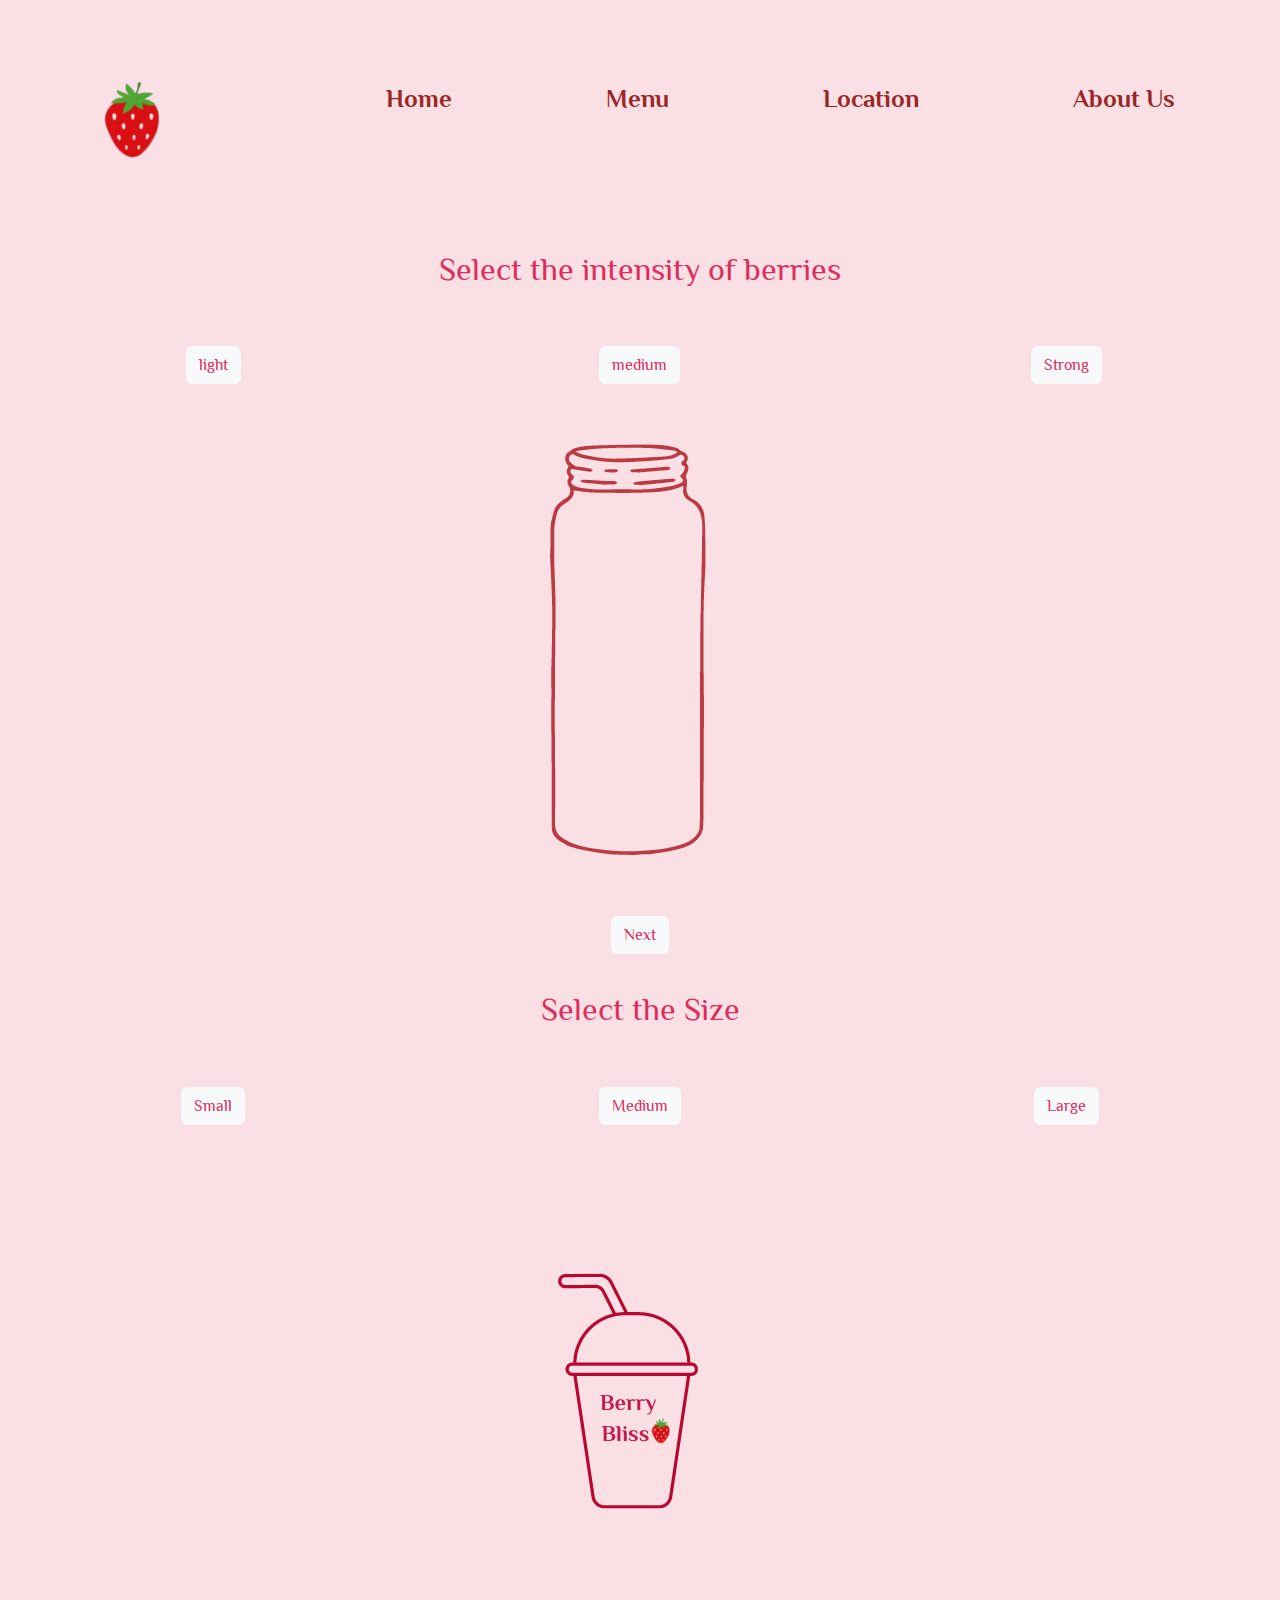
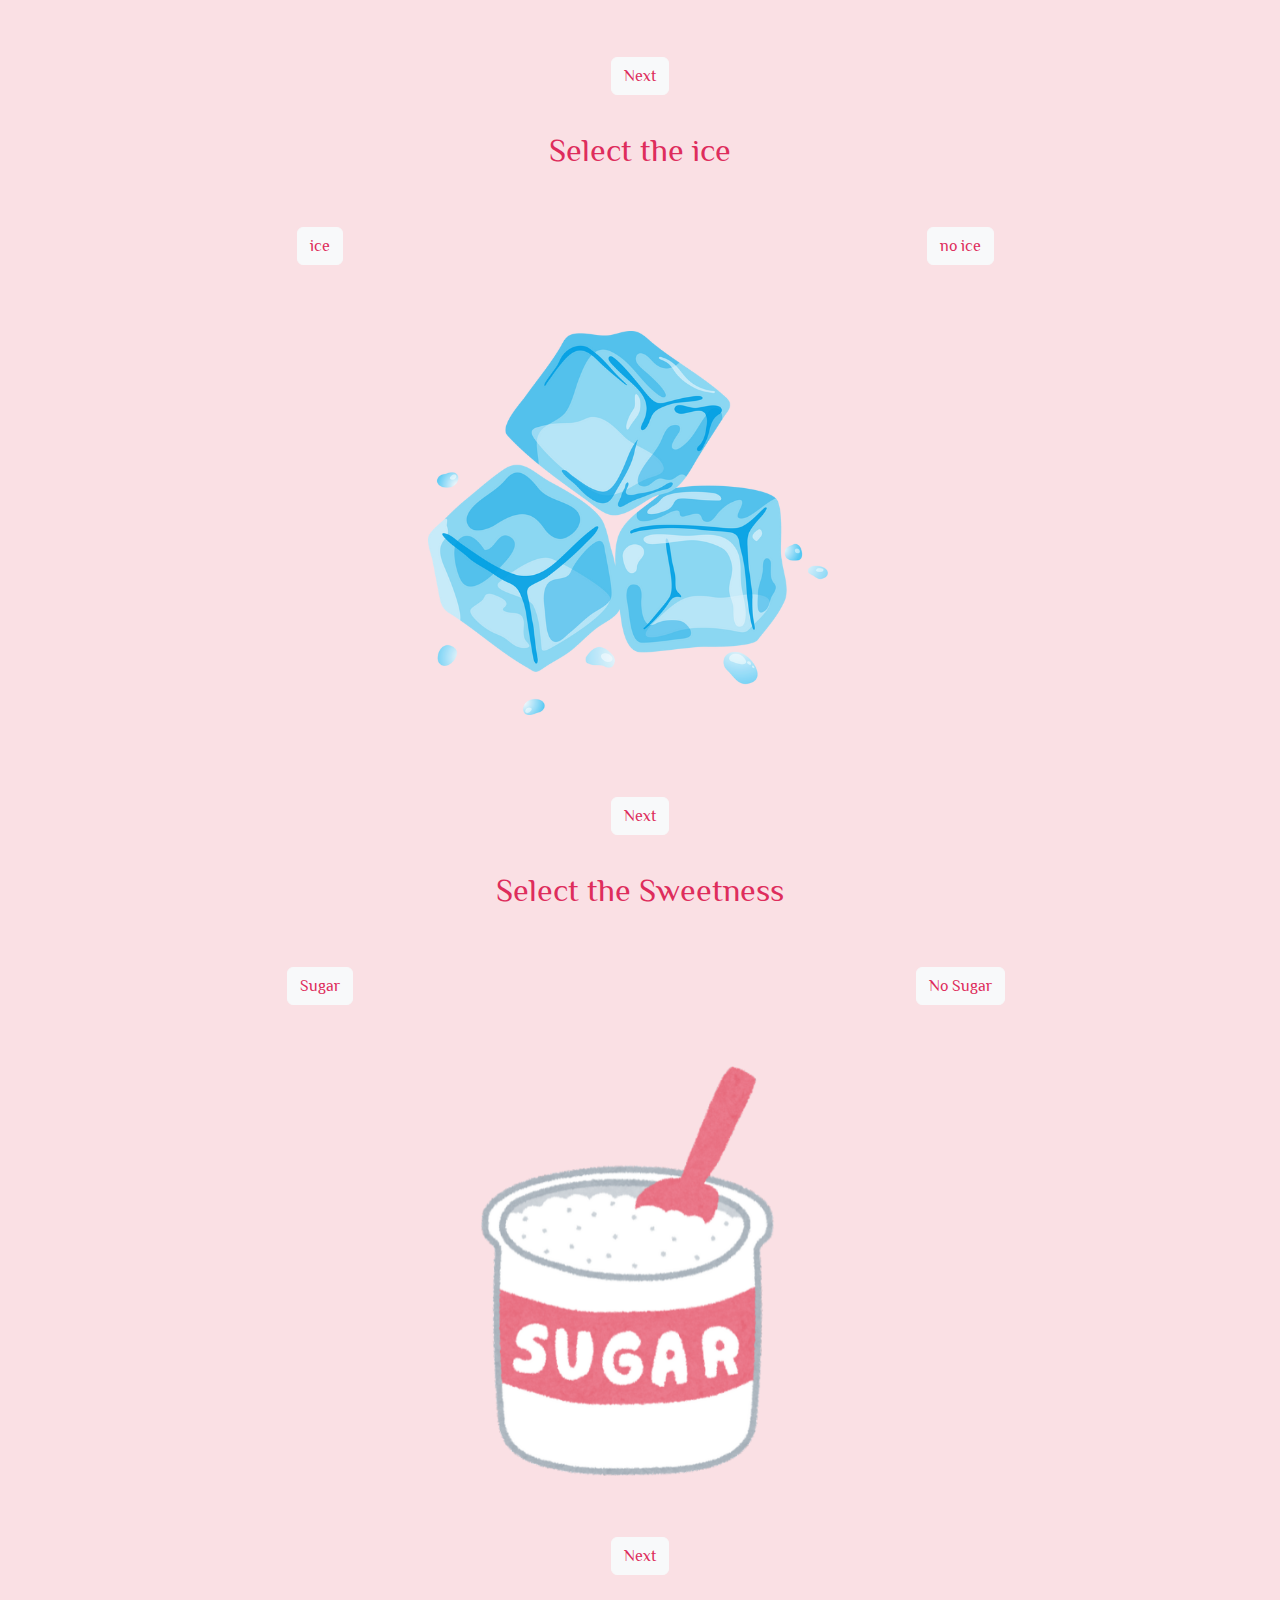
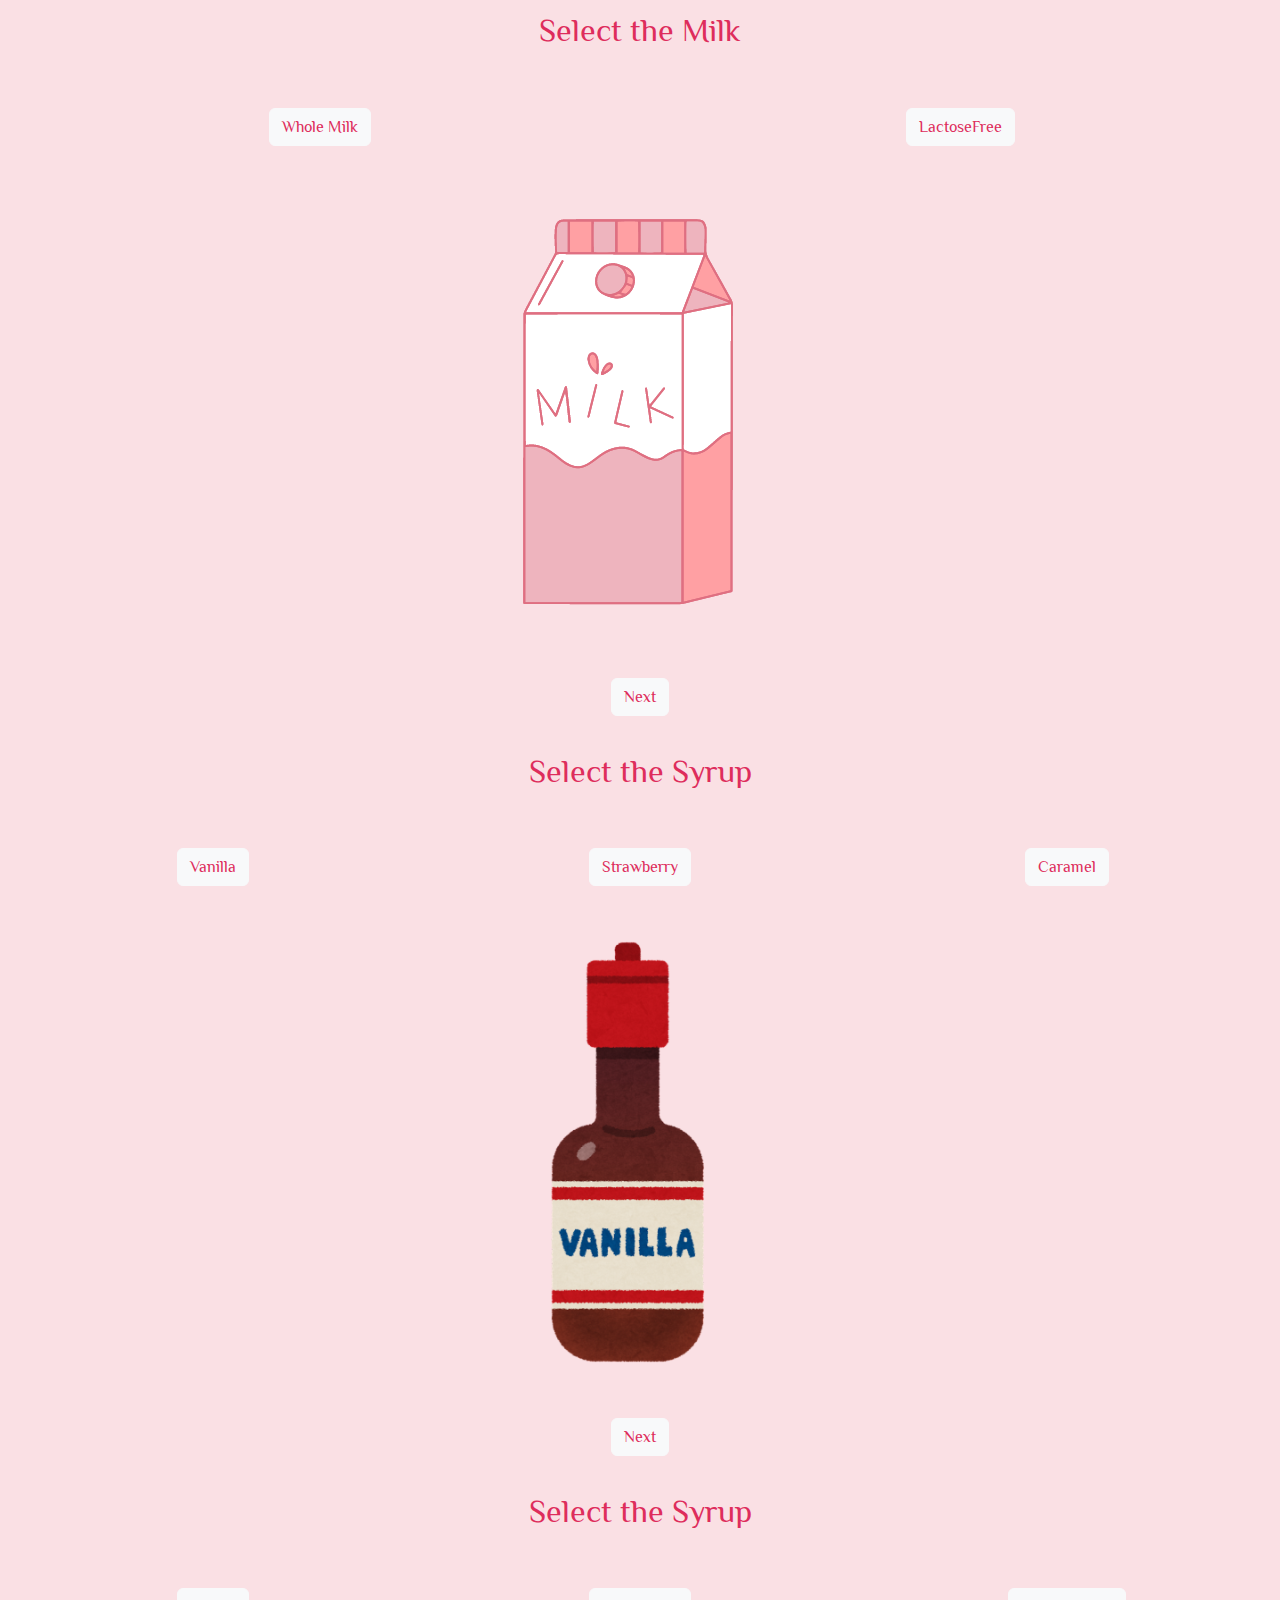
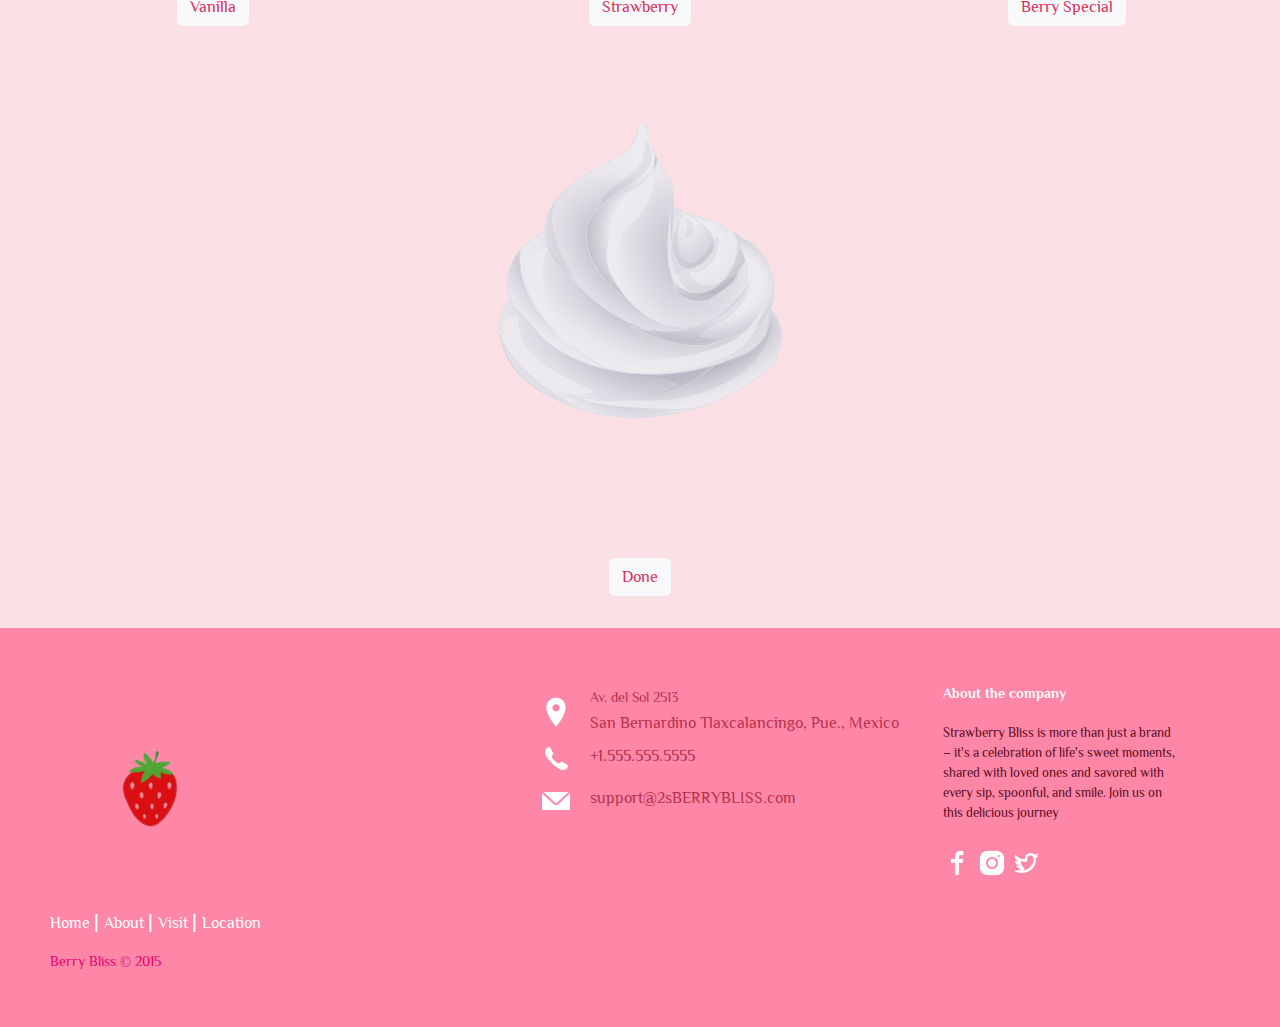
==== customize.html @ 5919a372 "second commit" ====
<!DOCTYPE html>
<html lang="en">
<head>
    <meta charset="UTF-8">
    <meta name="viewport" content="width=device-width, initial-scale=1.0">
    <title>Customize</title>
    <link rel="icon" href="./logo.png">
    <link rel="stylesheet" href="./assets/css/./bootstrap.min.css">
    <script src="assets/js/bootstrap.min.js"></script>
    <script src="./customize.js"></script>
    <link rel="preconnect" href="https://fonts.googleapis.com">
    <link rel="preconnect" href="https://fonts.gstatic.com" crossorigin>
    <link href="https://fonts.googleapis.com/css2?family=Philosopher:ital,wght@0,400;0,700;1,400;1,700&display=swap" rel="stylesheet">
    <script src="https://cdn.jsdelivr.net/npm/jquery@3.7.1/dist/jquery.slim.min.js"></script>
    <script src="https://cdn.jsdelivr.net/npm/popper.js@1.16.1/dist/umd/popper.min.js"></script>
    <script src="https://cdn.jsdelivr.net/npm/bootstrap@4.6.2/dist/js/bootstrap.bundle.min.js"></script>
    <style>*{
        margin: 0%;
        padding: 0%;
    }
           body{  
            font-family: "Philosopher", sans-serif;
               overflow-x: hidden; margin: 0%; 
                background-color: #FAE0E4;
                }
        ::-webkit-scrollbar{
    width: 10px;
}
::-webkit-scrollbar-track{
    background-color: #ffffff;
    border-radius: 10px;
}
::-webkit-scrollbar-thumb{
    background-color:#FF758F;
}
nav ul li {
    overflow: hidden;
    padding-top: 80px; font-weight: bold;
   font-size: 25px;
    display: inline-block;
    list-style: none;
    text-decoration: none;
    
    
}
nav ul li :hover{
    color:  #ff7298;
    overflow: hidden;
}
li a{ overflow: hidden; padding-left: 150px;
    text-decoration: none;color: #9b2626;
    margin-top: 50px;
}


   .c{
    padding-top: 20px;
    padding-bottom: 50px;
    color:#de2d5c;

   }
   .b1{
    color: #de2d5c;
   }
   .b1:hover{
    color: #FAE0E4;
    background-color: #de2d5c;
   }
   .responsive{
    max-width: 100%;
    max-height: 100%;
   }
   .c1{
   margin-left: 50px;
   }
   section {
    width: 100%;
    display: inline-block;
    background:#fdbdc4;
    height: 50vh;
    text-align: center;
    font-size: 22px;
    font-weight: 700;
    text-decoration: underline;
  }
  
  .footer-distributed{
    background: #ff7298ce;
    width: 100%;
    text-align: left;
    font: bold 16px;
    padding: 55px 50px;
  }
  
  .footer-distributed .footer-left,
  .footer-distributed .footer-center,
  .footer-distributed .footer-right{
    display: inline-block;
    vertical-align: top;
  }
  
  /* Footer left */
  
  .footer-distributed .footer-left{
    width: 40%;
  }
  
  /* The company logo */
  
  .footer-distributed h3{
    color:  #ffffff;
   
    margin: 0;
  }
  
  .footer-distributed h3 span{
    color:  #e60073;
  }
  
  /* Footer links */
  
  .footer-distributed .footer-links{
    color:  #ffffff;
    margin: 20px 0 12px;
    padding: 0;
  }
  
  .footer-distributed .footer-links a{
    display:inline-block;
    line-height: 1.8;
    font-weight:400;
    text-decoration: none;
    color:  inherit;
  }
  
  .footer-distributed .footer-company-name{
    color:  #e60073;
    font-size: 14px;
    font-weight: normal;
    margin: 0;
  }
  
  /* Footer Center */
  
  .footer-distributed .footer-center{
    width: 35%;
  }
  
  .footer-distributed .footer-center i{
  
    color: #da3158;
    font-size: 25px;
    width: 38px;
    height: 38px;
    border-radius: 50%;
    text-align: center;
    line-height: 42px;
    margin: 10px 15px;
    vertical-align: middle;
  }
  
  .footer-distributed .footer-center i.fa-envelope{
    font-size: 17px;
    line-height: 38px;
  }
  
  .footer-distributed .footer-center p{
    display: inline-block;
    color: #b7314c;
    font-weight:400;
    vertical-align: middle;
    margin:0;
  }
  
  .footer-distributed .footer-center p span{
    display:block;
    font-weight: normal;
    font-size:14px;
    line-height:2;
  }
  
  .footer-distributed .footer-center p a{
    color: #a83e4f;
    text-decoration: none;;
  }
  
  .footer-distributed .footer-links a:before {
    content: "|";
    font-weight:300;
    font-size: 20px;
    left: 0;
    color: #fff;
    display: inline-block;
    padding-right: 5px;
  }
  
  .footer-distributed .footer-links .link-1:before {
    content: none;
  }
  
  /* Footer Right */
  
  .footer-distributed .footer-right{
    width: 20%;
  }
  
  .footer-distributed .footer-company-about{
    line-height: 20px;
    color:  #590D22;
    font-size: 13px;
    font-weight: normal;
    margin: 0;
  }
  
  .footer-distributed .footer-company-about span{
    display: block;
    color:  #ffffff;
    font-size: 14px;
    font-weight: bold;
    margin-bottom: 20px;
  }
  
  .footer-distributed .footer-icons{
    margin-top: 25px;
  }
  
  .footer-distributed .footer-icons a{
    display: inline-block;
    width: 35px;
    height: 35px;
    cursor: pointer;
    background-color:  #fdbdc4;
    border-radius: 2px;
  
    font-size: 20px;
    color: #ffffff;
    text-align: center;
    line-height: 35px;
  
    margin-right: 3px;
    margin-bottom: 5px;
  }
  
  /* If you don't want the footer to be responsive, remove these media queries */
  
  @media (max-width: 880px) {
  
    .footer-distributed{
      font: bold 14px sans-serif;
    }
  
    .footer-distributed .footer-left,
    .footer-distributed .footer-center,
    .footer-distributed .footer-right{
      display: block;
      width: 100%;
      margin-bottom: 40px;
      text-align: center;
    }
  
    .footer-distributed .footer-center i{
      margin-left: 0;
    }
  
  }
    </style>
</head>
<body>
  <nav>
    <ul><img src="./logo.png" width="200px" >
        <li ><a href="./index.html" >Home</a></li>
        <li><a href="./menu.html" >Menu</a></li>
        <li><a href="./location.html">Location</a></li>
        <li><a href="./index.html #about">About Us</a></li>

    </ul>
</nav>

    <div class="container-fluid">
        <div class="row"><h2 class="text-center c">Select the intensity of berries</h2>
            <div class="col-md-4"><p class="text-center"><button onclick="changeimage1()" class="btn btn-light b1"> light </button></p></div>
            <div class="col-md-4"><p class="text-center"> <button onclick="changeimage2()"class="btn btn-light b1"> medium</button></p></div>
            <div class="col-md-4"><p class="text-center"><button onclick="changeimage3()" class="btn btn-light b1"> Strong</button></p></div>
            <div class="row"> <p class="text-center">
                <img src="./empty.png"   class="responsive" id="image"  ></p>
            </div>
                <p class="text-center">
                    <a href="#section1"><button class="btn btn-light b1">Next</button></a></p></div>
        </div>
    </div>
    <div class="container-fluid" id="section1">
        <div class="row"><h2 class="text-center c">Select the Size</h2>
            <div class="col-md-4">  <p class="text-center"><button onclick="changesize1()" class="btn btn-light b1"> Small </button></p></div>
            <div class="col-md-4">               <p class="text-center"> <button onclick="changesize2()"class="btn btn-light b1"> Medium</button></p></div>
            <div class="col-md-4"><p class="text-center"><button onclick="changesize3()" class="btn btn-light b1">Large</button></p></div>
            <div class="row"> <p class="text-center">
                <img src="./small.png" class="responsive" id="image1" ></p>
            </div>
            <p class="text-center">
                <a href="#section3"><button class="btn btn-light b1">Next</button></a></p>    </div>
        </div>
    </div>
    <div class="container-fluid" id="section3">
        <div class="row"><h2 class="text-center c">Select the ice</h2>
            <div class="col-md-6">   <p class="text-center"><button onclick="changeice1()" class="btn btn-light b1"> ice</button></p></div>
            <div class="col-md-6"><p class="text-center"><button onclick="changeice2()" class="btn btn-light b1">no ice</button></p></div>
           
            <div class="row"><p class="text-center">
                <img src="./ice.png" class="responsive" id="image2" ></p>
            </div>
            <p class="text-center">
                    <a href="#section4"><button class="btn btn-light b1">Next</button></a></p></div>
        </div>
    </div>
    <div class="container-fluid" id="section4">
        <div class="row"><h2 class="text-center c">Select the Sweetness</h2>
            <div class="col-md-6">   <p class="text-center"><button onclick="changesugar()" class="btn btn-light b1"> Sugar</button></p></div>
            <div class="col-md-6"><p class="text-center"><button onclick="changesugar1()" class="btn btn-light b1">No Sugar</button></p></div>
           
            <div class="row"><p class="text-center">
                <img src="./sugar.png" class="responsive" id="image4" ></p>
            </div>
            <p class="text-center">
                    <a href="#section5"><button class="btn btn-light b1">Next</button></a></p></div>
        </div>
    </div>
    <div class="container-fluid" id="section5">
        <div class="row"><h2 class="text-center c">Select the Milk</h2>
            <div class="col-md-6">   <p class="text-center"><button onclick="changemilk()" class="btn btn-light b1">Whole Milk</button></p></div>
            <div class="col-md-6"><p class="text-center"><button onclick="changemilk1()" class="btn btn-light b1">LactoseFree</button></p></div>
           
            <div class="row"><p class="text-center">
                <img src="./milk1.png" class="responsive" id="image5" ></p>
            </div>
            <p class="text-center">
                    <a href="#section6"><button class="btn btn-light b1">Next</button></a></p></div>
        </div>
    </div>
    <div class="container-fluid" id="section6">
        <div class="row"><h2 class="text-center c">Select the Syrup</h2>
            <div class="col-md-4"><p class="text-center"><button onclick="changesyrup1()" class="btn btn-light b1"> Vanilla </button></p></div>
            <div class="col-md-4"> <p class="text-center"> <button onclick="changesyrup2()"class="btn btn-light b1">Strawberry</button></p></div>
            <div class="col-md-4"><p class="text-center"><button onclick="changesyrup3()" class="btn btn-light b1">Caramel</button></p></div>
            <div class="row"> <p class="text-center">
                <img src="./syrup1.png" class="responsive" id="image6" ></p>
            </div>
            <p class="text-center">
                <a href="#section7"><button class="btn btn-light b1">Next</button></a></p></div>
        </div>
    </div>
    <div class="container-fluid" id="section7">
        <div class="row"><h2 class="text-center c">Select the Syrup</h2>
            <div class="col-md-4"><p class="text-center"><button onclick="changetop1()" class="btn btn-light b1"> Vanilla </button></p></div>
            <div class="col-md-4"> <p class="text-center"> <button onclick="changetop2()"class="btn btn-light b1">Strawberry</button></p></div>
            <div class="col-md-4"><p class="text-center"><button onclick="changetop3()" class="btn btn-light b1">Berry Special</button></p></div>
            <div class="row"> <p class="text-center">
                <img src="./toppin1.png" class="responsive" id="image7" ></p>
            </div>
            <p class="text-center">
                <a href="#section8"><button onclick="myimages()" class="btn btn-light b1">Done</button></a></p></div>
        </div>
    </div>
    <div class="container-fluid" >
        <div class="row" id="section8">
            <p id="images"></p>

        </div>
    </div>
           <footer class="footer-distributed">

            <div class="footer-left">
        <img src="logo.png" width="200px">
        
              <p class="footer-links">
                <a href="./index.html" class="link-1">Home</a>
             <a href="#about">About</a>
                
                <a href="#Visit">Visit</a>
                
                <a href="./location.html">Location</a>
              </p>
        
              <p class="footer-company-name">Berry Bliss © 2015</p>
            </div>
        
            <div class="footer-center">
        
              <div>
                <i><img src="./icons8-marker-30.png"></i>
                <p><span>Av. del Sol 2513</span> San Bernardino Tlaxcalancingo, Pue., Mexico</p>
              </div>
        
              <div>
                <i><img src="./icons8-phone-30.png"></i>
                <p>+1.555.555.5555</p>
              </div>
        
              <div>
                <i><img src="./icons8-envelope-30.png"></i>
                <p>support@2sBERRYBLISS.com</p>
              </div>
        
            </div>
        
            <div class="footer-right">
        
              <p class="footer-company-about">
                <span>About the company</span>
                Strawberry Bliss is more than just a brand – it's a celebration of life's sweet moments, shared with loved ones and savored with every sip, spoonful, and smile. Join us on this delicious journey      </p>
        
              <div class="footer-icons">
        
                <i><img src="./icons8-facebook-48.png" width="30px"></i>
                <i><img src="./icons8-instagram-48.png" width="30px"></i>
                <i><img src="./icons8-twitter-48.png" width="30px"></i>
               
        
              </div>
        
            </div>
        
          </footer>
</body>
</html>
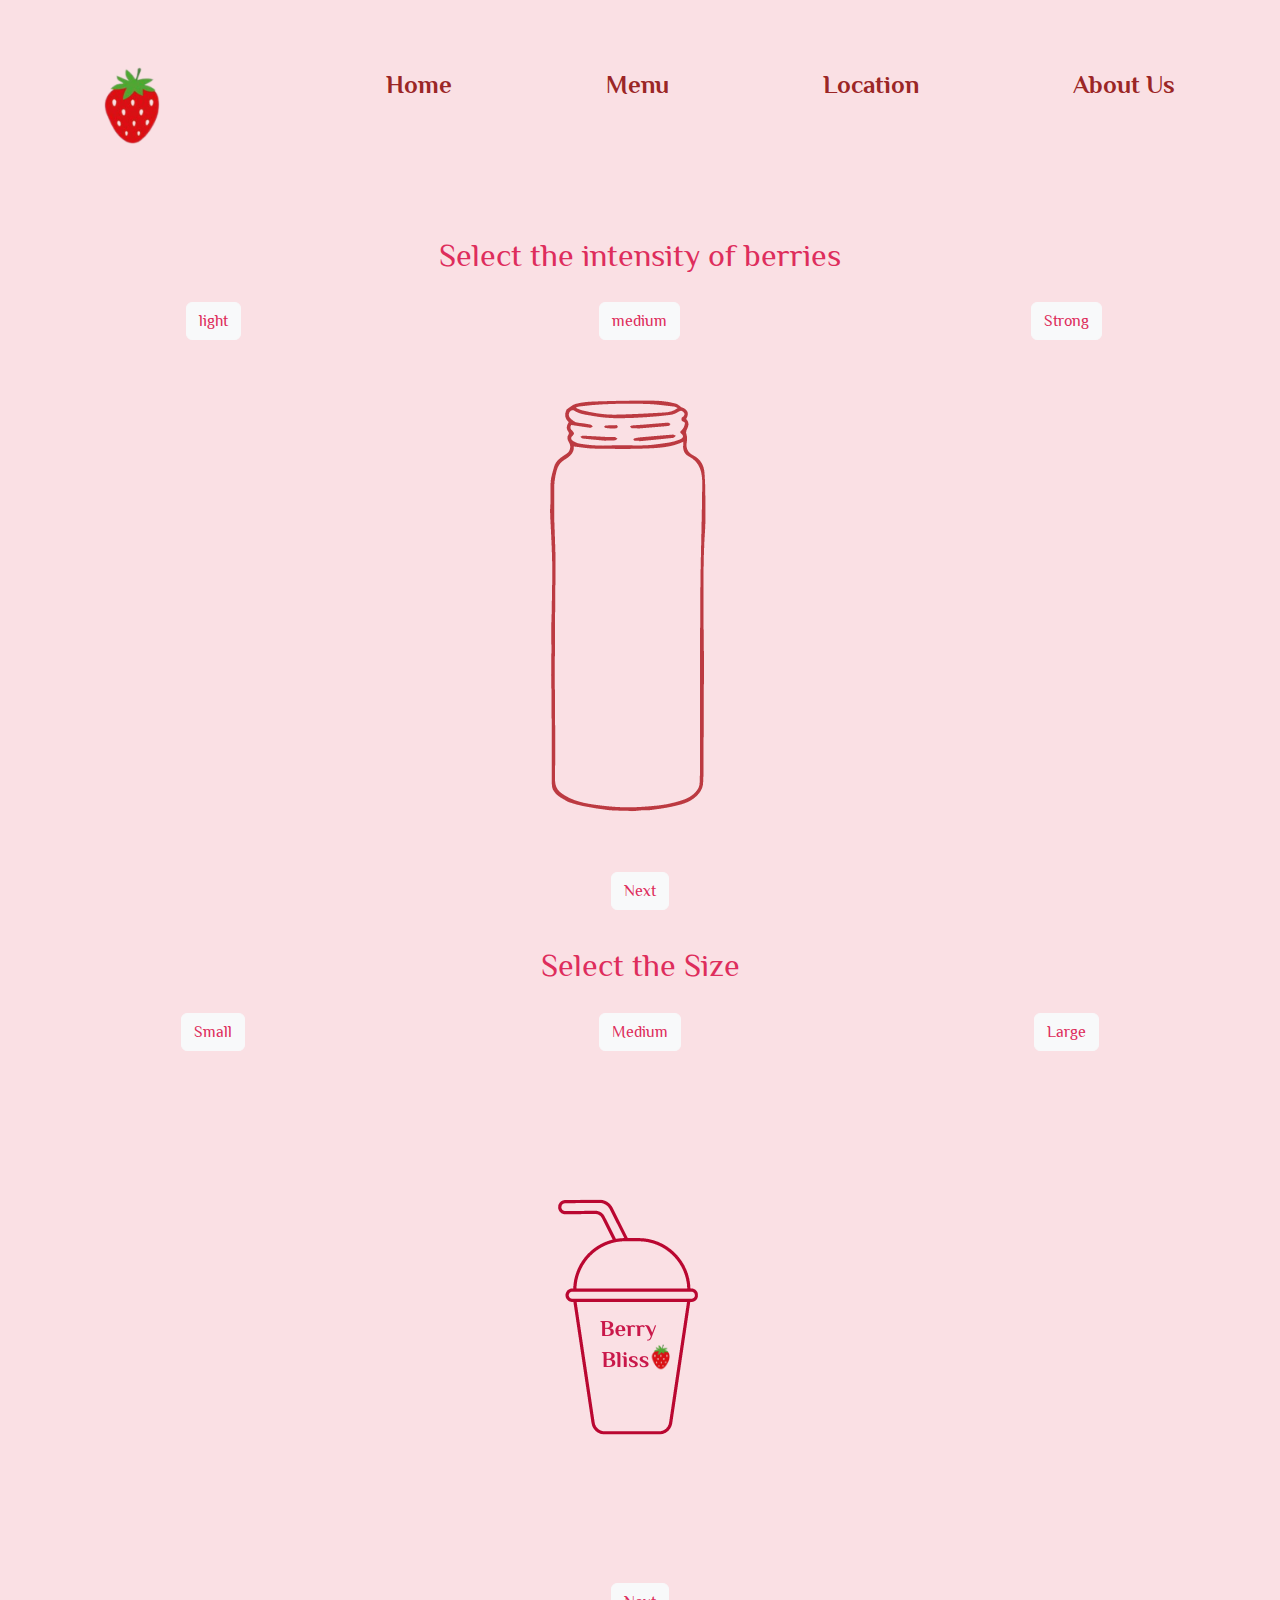
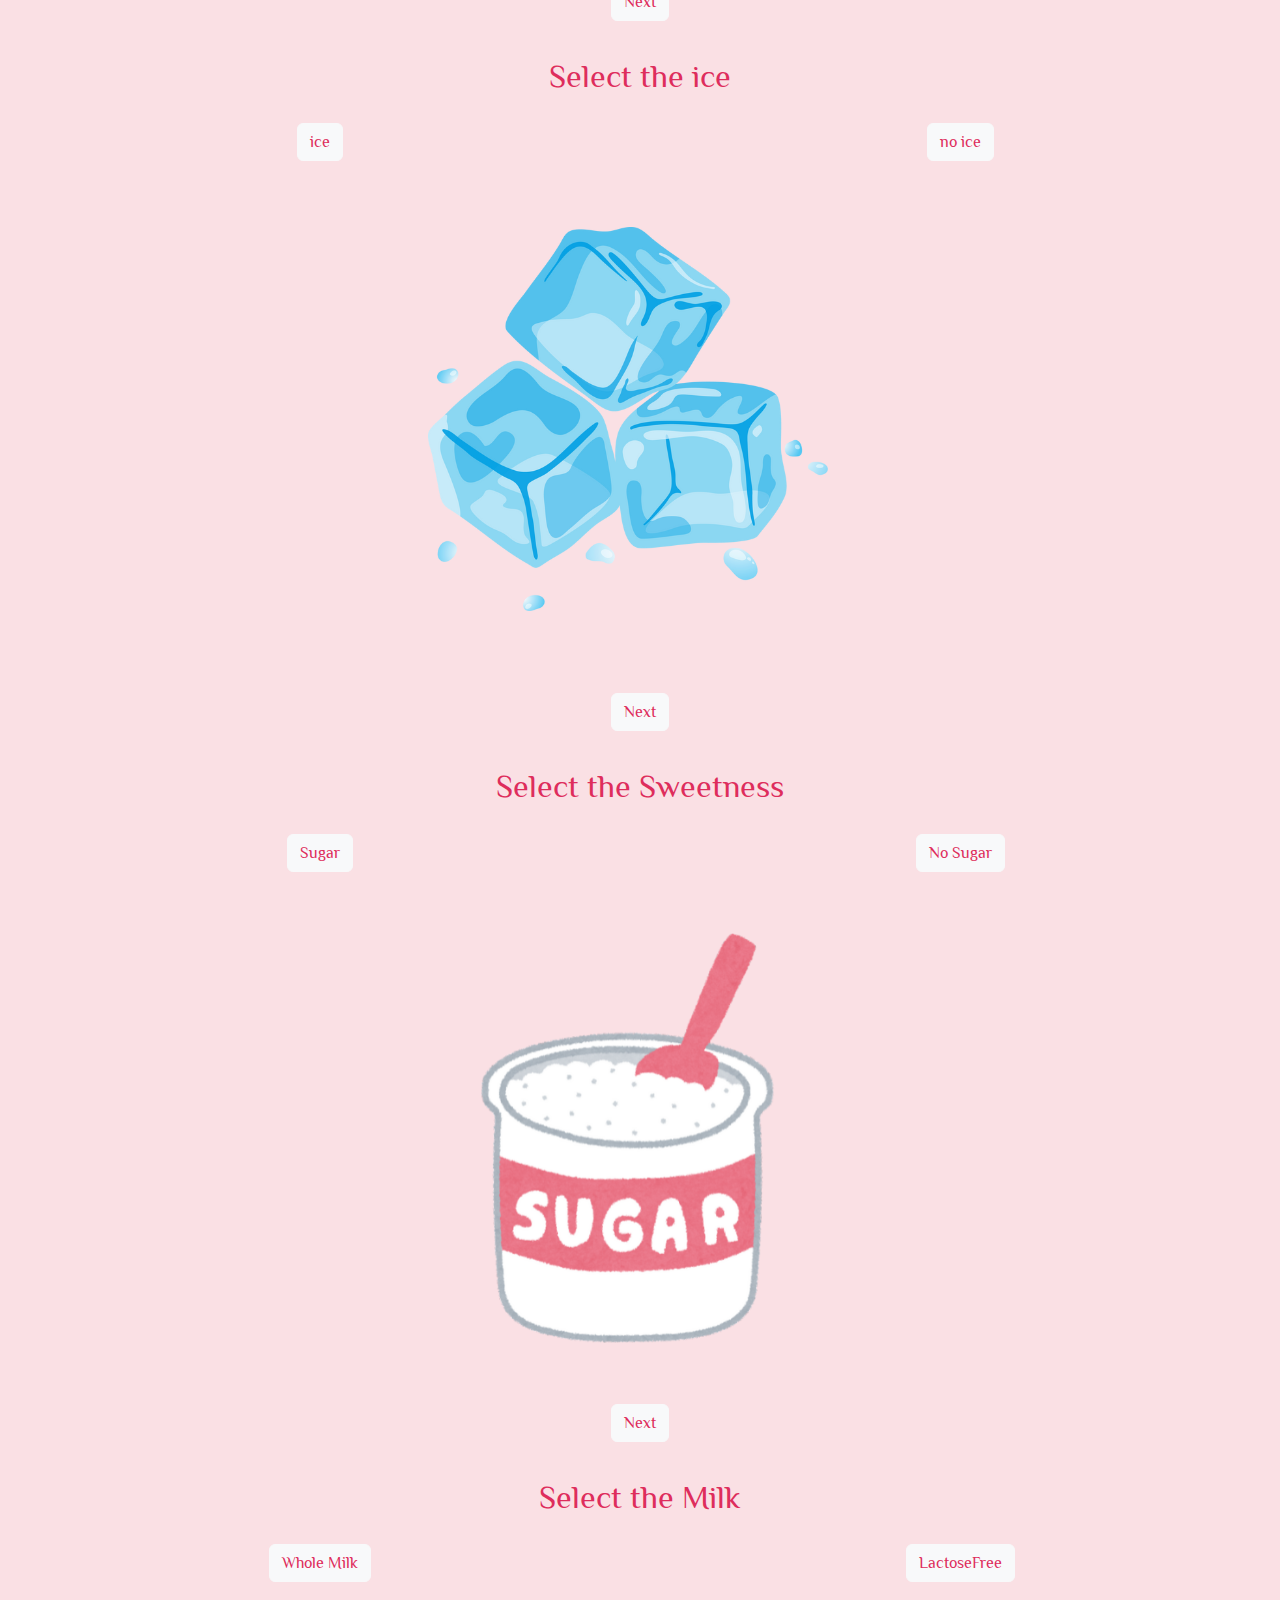
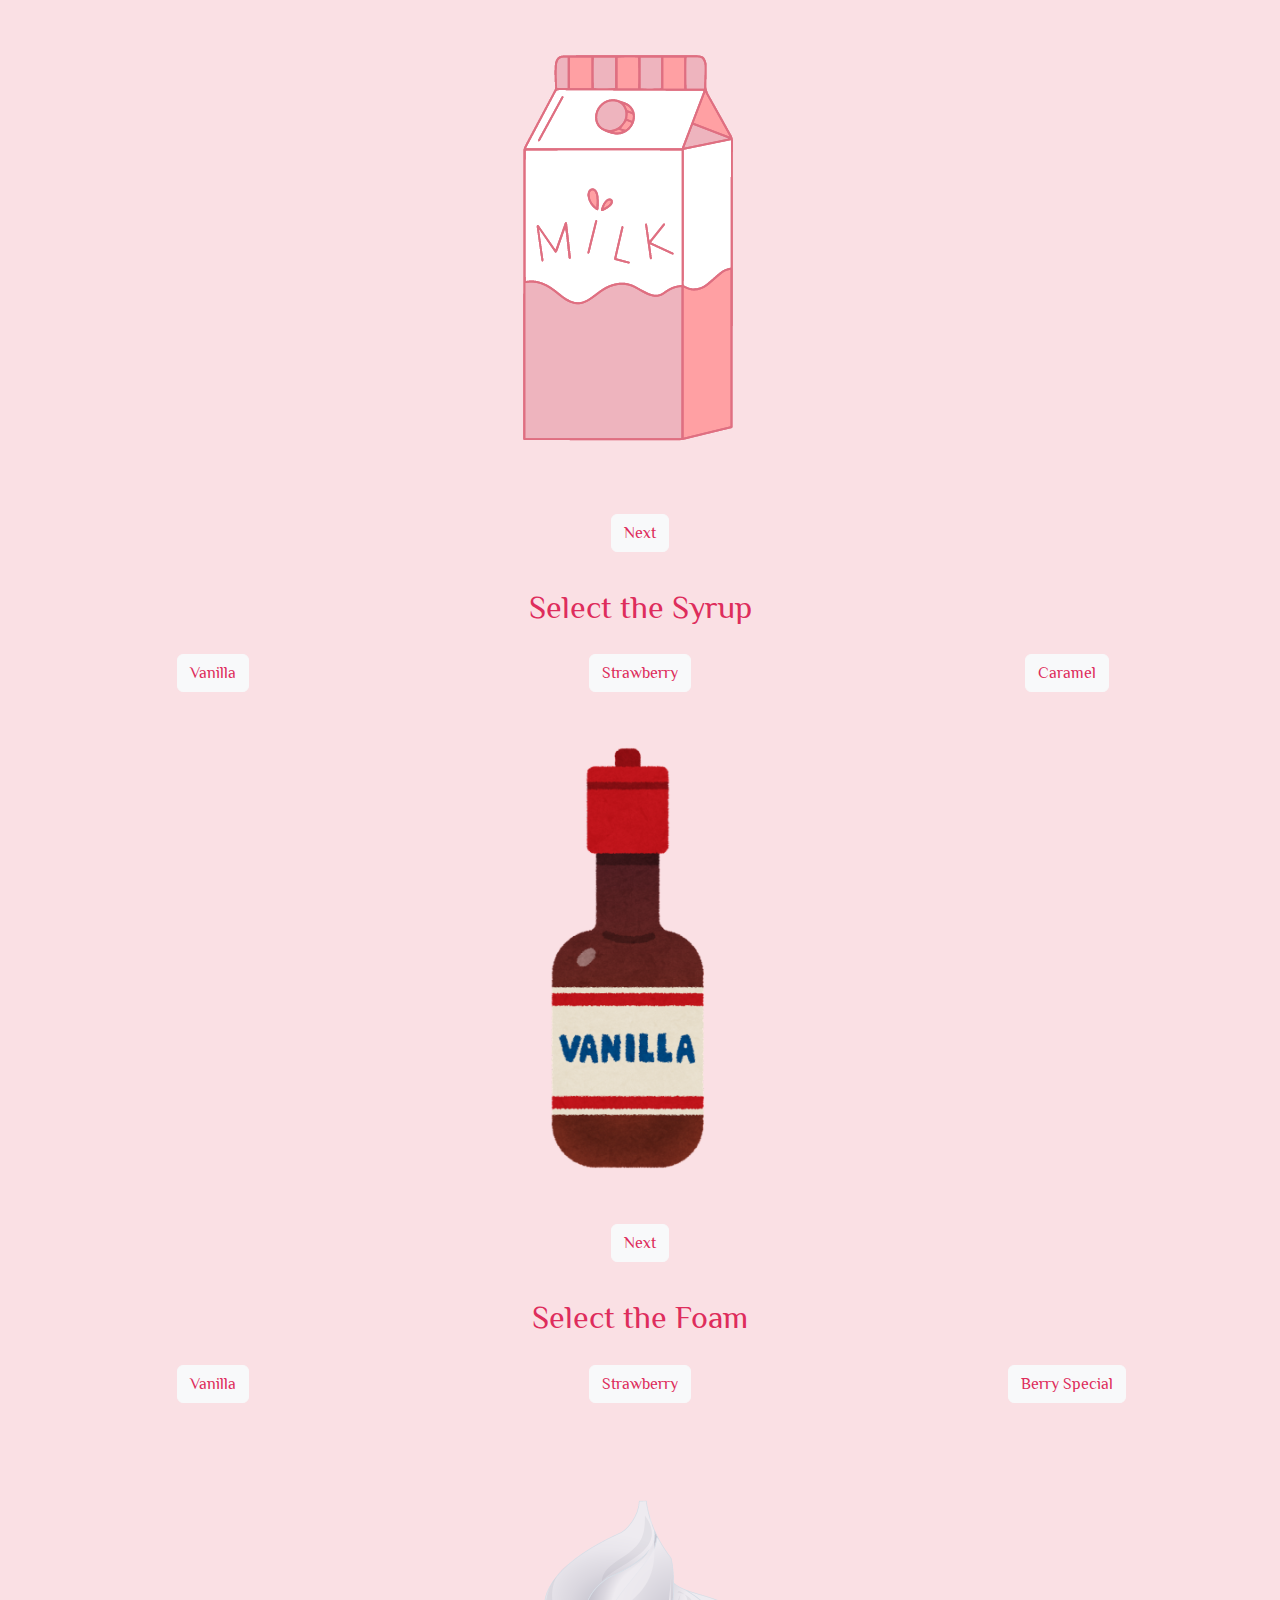
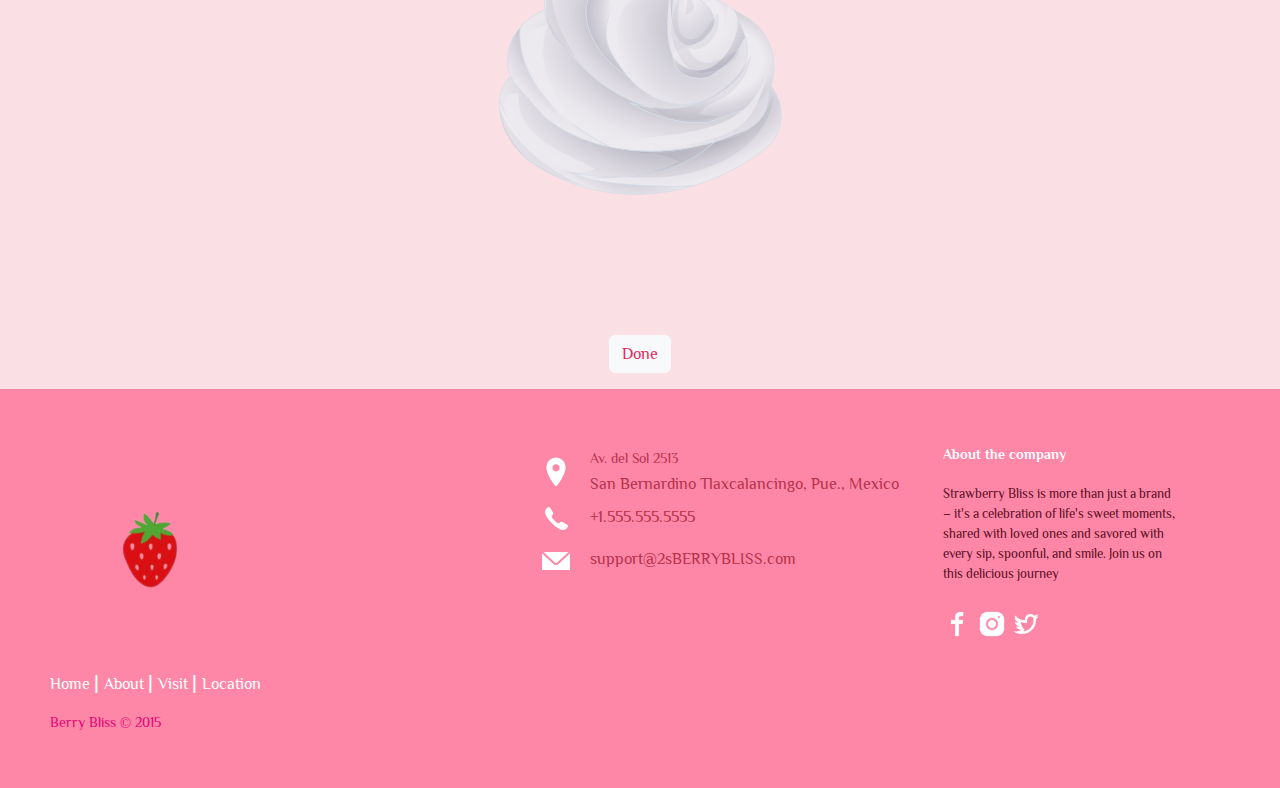
==== commit 08867639: "third commit" ====
--- a/customize.html
+++ b/customize.html
@@ -35,7 +35,7 @@
 }
 nav ul li {
     overflow: hidden;
-    padding-top: 80px; font-weight: bold;
+    padding-top: 50px; font-weight: bold;
    font-size: 25px;
     display: inline-block;
     list-style: none;
@@ -49,13 +49,13 @@
 }
 li a{ overflow: hidden; padding-left: 150px;
     text-decoration: none;color: #9b2626;
-    margin-top: 50px;
+    margin-top: 20px;
 }
 
 
    .c{
     padding-top: 20px;
-    padding-bottom: 50px;
+    padding-bottom: 20px;
     color:#de2d5c;
 
    }
@@ -63,6 +63,10 @@
     color: #de2d5c;
    }
    .b1:hover{
+    background-color: #831a4f;
+    color: #ffffff;
+   }
+   .b1:focus{
     color: #FAE0E4;
     background-color: #de2d5c;
    }
@@ -82,6 +86,10 @@
     font-size: 22px;
     font-weight: 700;
     text-decoration: underline;
+  }
+  .modal-content{
+    width: 600px;
+    background-color: #fdbdc4;
   }
   
   .footer-distributed{
@@ -276,11 +284,11 @@
     </ul>
 </nav>
 
-    <div class="container-fluid">
+    <div class="container-fluid" id="Reset">
         <div class="row"><h2 class="text-center c">Select the intensity of berries</h2>
-            <div class="col-md-4"><p class="text-center"><button onclick="changeimage1()" class="btn btn-light b1"> light </button></p></div>
-            <div class="col-md-4"><p class="text-center"> <button onclick="changeimage2()"class="btn btn-light b1"> medium</button></p></div>
-            <div class="col-md-4"><p class="text-center"><button onclick="changeimage3()" class="btn btn-light b1"> Strong</button></p></div>
+            <div class="col-md-4"><p class="text-center"><button onclick="changeimage1();result()" class="btn btn-light b1"> light </button></p></div>
+            <div class="col-md-4"><p class="text-center"> <button onclick="changeimage2(); result1()"class="btn btn-light b1"> medium</button></p></div>
+            <div class="col-md-4"><p class="text-center"><button onclick="changeimage3();result3()" class="btn btn-light b1"> Strong</button></p></div>
             <div class="row"> <p class="text-center">
                 <img src="./empty.png"   class="responsive" id="image"  ></p>
             </div>
@@ -290,9 +298,9 @@
     </div>
     <div class="container-fluid" id="section1">
         <div class="row"><h2 class="text-center c">Select the Size</h2>
-            <div class="col-md-4">  <p class="text-center"><button onclick="changesize1()" class="btn btn-light b1"> Small </button></p></div>
-            <div class="col-md-4">               <p class="text-center"> <button onclick="changesize2()"class="btn btn-light b1"> Medium</button></p></div>
-            <div class="col-md-4"><p class="text-center"><button onclick="changesize3()" class="btn btn-light b1">Large</button></p></div>
+            <div class="col-md-4">  <p class="text-center"><button onclick="changesize1();resultsize()" class="btn btn-light b1"> Small </button></p></div>
+            <div class="col-md-4">               <p class="text-center"> <button onclick="changesize2();resultsize1()"class="btn btn-light b1"> Medium</button></p></div>
+            <div class="col-md-4"><p class="text-center"><button onclick="changesize3();resultsize3()" class="btn btn-light b1">Large</button></p></div>
             <div class="row"> <p class="text-center">
                 <img src="./small.png" class="responsive" id="image1" ></p>
             </div>
@@ -302,8 +310,8 @@
     </div>
     <div class="container-fluid" id="section3">
         <div class="row"><h2 class="text-center c">Select the ice</h2>
-            <div class="col-md-6">   <p class="text-center"><button onclick="changeice1()" class="btn btn-light b1"> ice</button></p></div>
-            <div class="col-md-6"><p class="text-center"><button onclick="changeice2()" class="btn btn-light b1">no ice</button></p></div>
+            <div class="col-md-6">   <p class="text-center"><button onclick="changeice1();resultice()" class="btn btn-light b1"> ice</button></p></div>
+            <div class="col-md-6"><p class="text-center"><button onclick="changeice2();resultice1()" class="btn btn-light b1">no ice</button></p></div>
            
             <div class="row"><p class="text-center">
                 <img src="./ice.png" class="responsive" id="image2" ></p>
@@ -314,8 +322,8 @@
     </div>
     <div class="container-fluid" id="section4">
         <div class="row"><h2 class="text-center c">Select the Sweetness</h2>
-            <div class="col-md-6">   <p class="text-center"><button onclick="changesugar()" class="btn btn-light b1"> Sugar</button></p></div>
-            <div class="col-md-6"><p class="text-center"><button onclick="changesugar1()" class="btn btn-light b1">No Sugar</button></p></div>
+            <div class="col-md-6"><p class="text-center"><button onclick="changesugar();resultsugar()" class="btn btn-light b1"> Sugar</button></p></div>
+            <div class="col-md-6"><p class="text-center"><button onclick="changesugar1();resultsugar1()" class="btn btn-light b1">No Sugar</button></p></div>
            
             <div class="row"><p class="text-center">
                 <img src="./sugar.png" class="responsive" id="image4" ></p>
@@ -326,8 +334,8 @@
     </div>
     <div class="container-fluid" id="section5">
         <div class="row"><h2 class="text-center c">Select the Milk</h2>
-            <div class="col-md-6">   <p class="text-center"><button onclick="changemilk()" class="btn btn-light b1">Whole Milk</button></p></div>
-            <div class="col-md-6"><p class="text-center"><button onclick="changemilk1()" class="btn btn-light b1">LactoseFree</button></p></div>
+            <div class="col-md-6"> <p class="text-center"><button onclick="changemilk();resultmilk()" class="btn btn-light b1">Whole Milk</button></p></div>
+            <div class="col-md-6"><p class="text-center"><button onclick="changemilk1();resultmilk1()" class="btn btn-light b1">LactoseFree</button></p></div>
            
             <div class="row"><p class="text-center">
                 <img src="./milk1.png" class="responsive" id="image5" ></p>
@@ -338,9 +346,9 @@
     </div>
     <div class="container-fluid" id="section6">
         <div class="row"><h2 class="text-center c">Select the Syrup</h2>
-            <div class="col-md-4"><p class="text-center"><button onclick="changesyrup1()" class="btn btn-light b1"> Vanilla </button></p></div>
-            <div class="col-md-4"> <p class="text-center"> <button onclick="changesyrup2()"class="btn btn-light b1">Strawberry</button></p></div>
-            <div class="col-md-4"><p class="text-center"><button onclick="changesyrup3()" class="btn btn-light b1">Caramel</button></p></div>
+            <div class="col-md-4"><p class="text-center"><button onclick="changesyrup1();resultsyrup()" class="btn btn-light b1"> Vanilla </button></p></div>
+            <div class="col-md-4"> <p class="text-center"> <button onclick="changesyrup2();resultsyrup1()"class="btn btn-light b1">Strawberry</button></p></div>
+            <div class="col-md-4"><p class="text-center"><button onclick="changesyrup3();resultsyrup3()" class="btn btn-light b1">Caramel</button></p></div>
             <div class="row"> <p class="text-center">
                 <img src="./syrup1.png" class="responsive" id="image6" ></p>
             </div>
@@ -349,26 +357,57 @@
         </div>
     </div>
     <div class="container-fluid" id="section7">
-        <div class="row"><h2 class="text-center c">Select the Syrup</h2>
-            <div class="col-md-4"><p class="text-center"><button onclick="changetop1()" class="btn btn-light b1"> Vanilla </button></p></div>
-            <div class="col-md-4"> <p class="text-center"> <button onclick="changetop2()"class="btn btn-light b1">Strawberry</button></p></div>
-            <div class="col-md-4"><p class="text-center"><button onclick="changetop3()" class="btn btn-light b1">Berry Special</button></p></div>
+        <div class="row"><h2 class="text-center c">Select the Foam</h2>
+            <div class="col-md-4"><p class="text-center"><button onclick="changetop1();resulttop()" class="btn btn-light b1"> Vanilla </button></p></div>
+            <div class="col-md-4"> <p class="text-center"> <button onclick="changetop2();resulttop1()"class="btn btn-light b1">Strawberry</button></p></div>
+            <div class="col-md-4"><p class="text-center"><button onclick="changetop3();resulttop3()" class="btn btn-light b1">Berry Special</button></p></div>
             <div class="row"> <p class="text-center">
                 <img src="./toppin1.png" class="responsive" id="image7" ></p>
             </div>
             <p class="text-center">
-                <a href="#section8"><button onclick="myimages()" class="btn btn-light b1">Done</button></a></p></div>
-        </div>
-    </div>
-    <div class="container-fluid" >
-        <div class="row" id="section8">
-            <p id="images"></p>
-
-        </div>
-    </div>
-           <footer class="footer-distributed">
-
-            <div class="footer-left">
+  <button data-bs-toggle="modal" data-bs-target="#modal1"  class="btn btn-light b1">Done</button></p></div>
+        </div>
+    </div>
+    <div class="modal fade " id="modal1">
+      <div class="modal-dialog ">
+ <div class="modal-content ">
+ <div class="modal-header  text-center">
+ <h4 class="modal-title text-center">Your Order is Ready!</h4>
+  <button type="button" class="btn-close " data-bs-dismiss="modal"></button>
+     </div>
+   <div class="modal-body ">
+  <div class="container-fluid">
+    <div class="row ">
+      <div class="col-md-2 "> <img src="./null.png" id="show" width="100px"> </div>
+      <div class="col-md-2"><img src="./icons8-plus-math-24.png" style="padding: 50px;"></div>
+      <div class="col-md-2"><img src="./null.png" id="show1" width="100px"> </div>
+      <div class="col-md-2"><img src="./icons8-plus-math-24.png" style="padding: 50px;"></div>
+      <div class="col-md-2" ><img src="./null.png" id="show2" width="100px"> </div>
+      <div class="col-md-2"><img src="./icons8-plus-math-24.png" style="padding: 50px;"></div>
+      </div>
+   <div class="row"> 
+    <div class="col-md-2"><img src="./null.png" id="show3" width="100px"> </div>
+    <div class="col-md-2"><img src="./icons8-plus-math-24.png" style="padding: 50px;"></div>
+      <div class="col-md-2"><img src="./null.png" id="show4" width="100px"> </div>
+      <div class="col-md-2"><img src="./icons8-plus-math-24.png" style="padding: 50px;"></div>
+      <div class="col-md-2"><img src="./null.png" id="show5" width="100px"></div>
+      <div class="col-md-2"><img src="./icons8-plus-math-24.png" style="padding: 50px;"></div>
+      <div class="col-md-2"><img src="./null.png" id="show6" width="100px"></div></div>
+    </div>
+  
+  </div>
+  <div class="row">
+    <p class="text-center">
+      <a href="#Reset"><button  class="btn btn-light b1" data-bs-dismiss="modal" >Reset</button></a>
+  <button class="btn btn-light b1" onclick="confirm()"  data-bs-dismiss="modal">Confirm</button></p>
+  </div>
+
+   </div> 
+  </div>
+    
+  </div>
+    <footer class="footer-distributed">
+   <div class="footer-left">
         <img src="logo.png" width="200px">
         
               <p class="footer-links">
